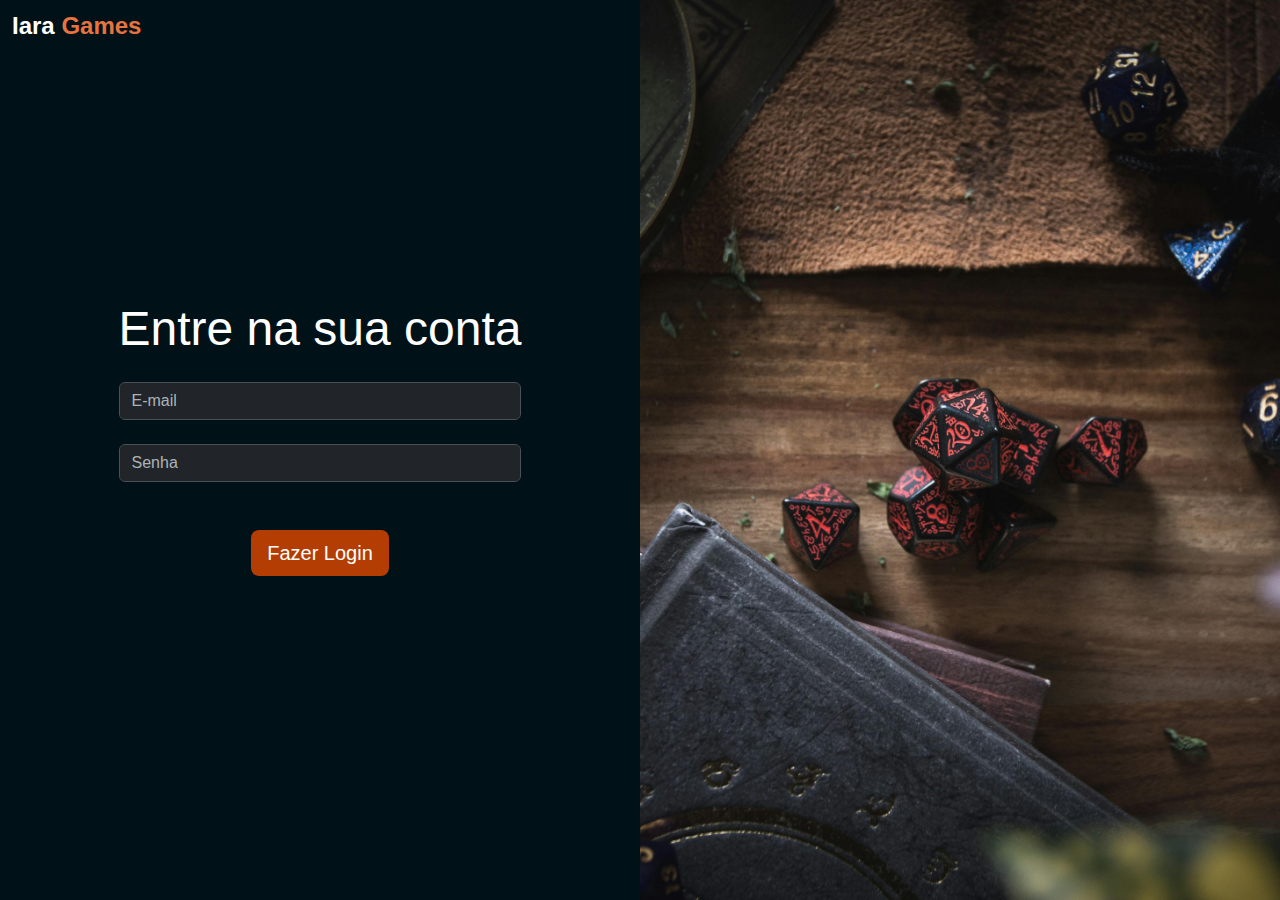
==== pages/authprocess/login.html @ a61ab04a "V.1.0.0" ====
<!DOCTYPE html>
<html lang="pt-br" data-bs-theme="dark">
<head>
    <meta charset="UTF-8">
    <meta name="viewport" content="width=device-width, initial-scale=1.0">
    <title>Login</title>

    <link href="https://cdn.jsdelivr.net/npm/bootstrap@5.3.3/dist/css/bootstrap.min.css" rel="stylesheet" integrity="sha384-QWTKZyjpPEjISv5WaRU9OFeRpok6YctnYmDr5pNlyT2bRjXh0JMhjY6hW+ALEwIH" crossorigin="anonymous">
    <link rel="stylesheet" type="text/css" href="/components/base.css">
    <link rel="stylesheet" type="text/css" href="/components/style.css">
    <link rel="stylesheet" type="text/css" href="/components/hero.css">
    <link rel="stylesheet" type="text/css" href="/components/buttons.css">
</head>

<!---Colocar o menu lateral-->
<header class="container-fluid navbar position-absolute z-1">
    <nav class="container-xxl bd-gutter flex-wrap flex-lg-nowrap">
        <a class="navbar-brand p-0 me-0 me-lg-2" href="../../index.html" aria-label="Iara Games"><p class="brand">Iara <span>Games</span></p></a>
    </nav>
</header>

<body>

<div class="container-fluid">
    <div class="row">
    <!-- Coluna com o formulário de login -->
    <div class="col-md-6">
        <div class="d-flex justify-content-center align-items-center" style="height: 100vh;">
        <form class="text-center p-5">
            <p class="display-5 mb-4">Entre na sua conta</p>
            <!-- Email input -->
            <input type="email" id="defaultLoginFormEmail" class="form-control mb-4" placeholder="E-mail">
            <!-- Password input -->
            <input type="password" id="defaultLoginFormPassword" class="form-control mb-4" placeholder="Senha">
            <!-- Sign in button -->
            <button class="btn btn-primary btn-lg btn-block my-4" type="submit">Fazer Login</button>
        </form>
        </div>
    </div>
    <!-- Coluna com o fundo escuro -->
    <div class="col-md-6 background-color">
        <!-- Conteúdo que será colocado na coluna -->
    </div>
    </div>
 </div>

</body>
</html>
---- components/base.css ----
:root {
    --body-font: "Poppins", sans-serif;
    --color-orange: #B43D03;
    --color-ligth-orange: #E7733F;
    --color-blue: #0CF0F5;
    --color-ligth: #fff;
    --body-color: #001118;
    --social-color: #3D3B44;
    --footer-color: #03000C;
    --wrap-menu-color: #252525;
}

body {
    font-family: var(--body-font);
    line-height: 1.5;
    background-color: var(--body-color);
    min-height: 100vh;
    color: var(--color-ligth);
}

footer {
    background-color: var(--footer-color);
}
---- components/style.css ----
.brand {
    font-weight: bold;
    font-size: 1.5rem;
}

.brand span {
    color: var(--color-ligth-orange);
}


/* aventura em azul no ínício */

.hero-title span {
    color: var(--color-blue);
}

/* Efeito nas imagens de perfil */

.profile-img {
    filter: saturate(0%);
}

.profile-img:hover {
    filter: saturate(100%);
    transition: 0.5s;
}

.games-quantity {
    color: var(--color-ligth-orange);
    font-weight: bold;
}

.level {
    color: var(--color-blue);
    font-weight: bold;
}

.list-unstyle {
    background-color: transparent;
    border: none;
}

.img-badge {
    width: 80%;
    height: 80%;
}

.sm-img {
    width: 10%;
    height: 10%;
}


.background-color {
    background-image: url(/assets/img/login-background.png);
    background-size: cover;
    background-position: center;
    color: white;
    height: 100vh; /* Definindo altura total da tela */
}
---- components/hero.css ----
/* Hero section */
.hero-video {
    display: flex;
    height: 100vh;
    padding-top: 60px;
    align-items: center;
    position: relative;
}

.hero-video video {
    position: absolute;
    top: 0;
    left: 0;
    width: 100%;
    height: 100%;
    object-fit: cover;
}

.overlay {
    position: absolute;
    top: 0;
    left: 0;
    width: 100%;
    height: 100%;
    background: linear-gradient(0deg, rgba(0, 0, 0, 0.80) 0%, rgba(0, 0, 0, 0.80) 100%);
}

.hero-video h1 {
    font-weight: bold;
}
---- components/buttons.css ----
.btn-primary {
    background-color: var(--color-orange);
    border: none;
}

.btn-primary:hover {
    background-color: var(--color-ligth-orange);
    border: none;
}

.btn-primary::after {
    background-color: var(--color-ligth-orange);
    border: none;
}
/* Estilo padrão para o botão */
.custom-btn {
    font-size: 20px; /* Tamanho do texto */
    padding: 10px 20px; /* Preenchimento do botão */
}

/* Ajustar o tamanho do botão para telas menores */
@media (max-width: 768px) {
    .custom-btn {
        font-size: 16px;
        padding: 8px 16px;
    }
}

/* Ajustar o tamanho do botão para telas ainda menores */
@media (max-width: 576px) {
    .custom-btn {
        font-size: 14px;
        padding: 6px 12px;
    }
}
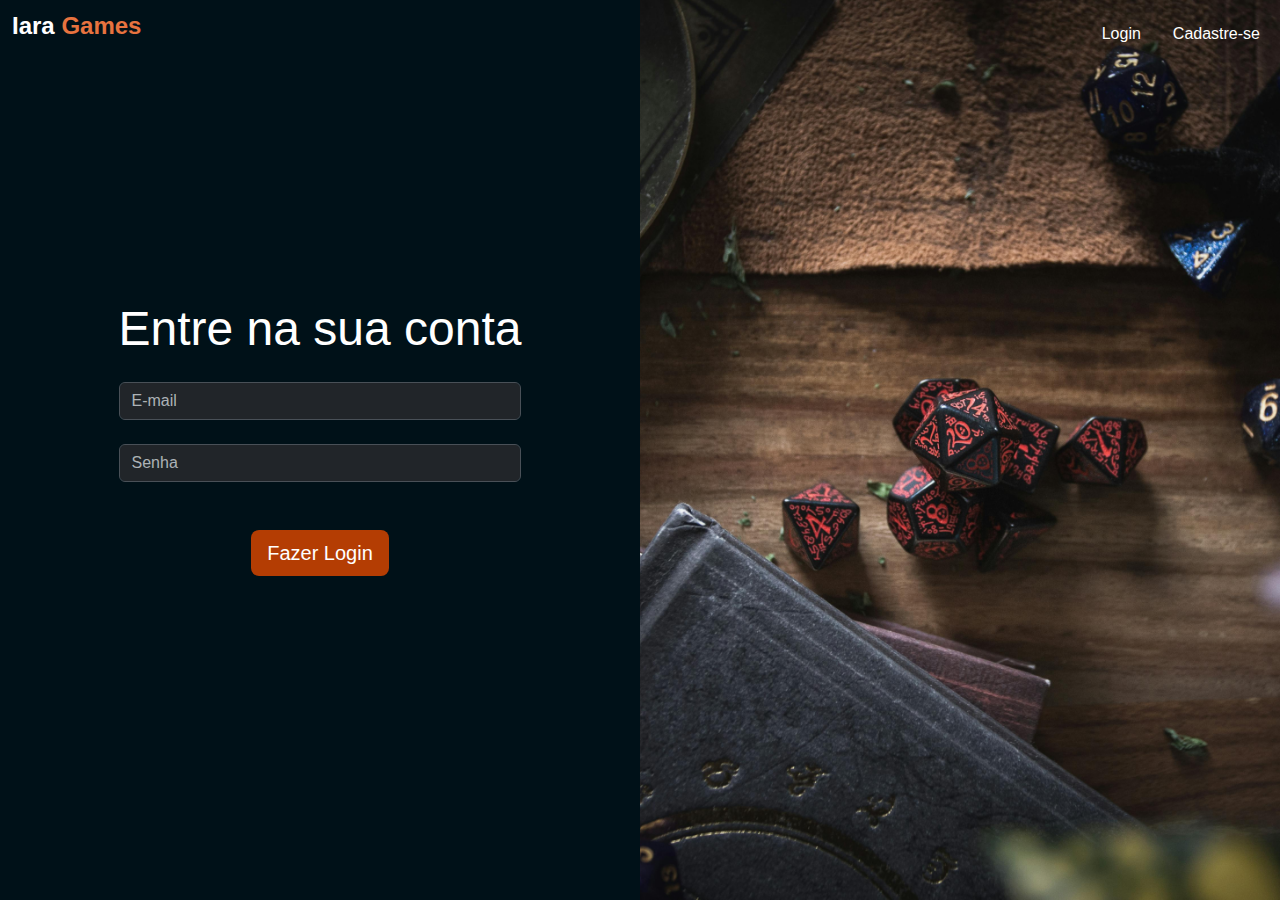
==== commit 7f7c6468: "V.1.0.4" ====
--- a/pages/authprocess/login.html
+++ b/pages/authprocess/login.html
@@ -14,8 +14,18 @@
 
 <!---Colocar o menu lateral-->
 <header class="container-fluid navbar position-absolute z-1">
-    <nav class="container-xxl bd-gutter flex-wrap flex-lg-nowrap">
-        <a class="navbar-brand p-0 me-0 me-lg-2" href="../../index.html" aria-label="Iara Games"><p class="brand">Iara <span>Games</span></p></a>
+    <nav class="container-fluid bd-gutter d-flex align-items-center">
+        <a class="navbar-brand p-0 me-0 me-lg-2" href="/index.html" aria-label="Iara Games">
+            <p class="brand">Iara <span>Games</span></p>
+        </a>
+        <ul class="navbar-nav d-flex flex-row align-items-center ms-auto gap-3">
+            <li class="nav-item">
+                <a class="nav-link active py-2 px-0 px-lg-2" aria-current="page" href="/pages/authprocess/login.html">Login</a>
+            </li>
+            <li class="nav-item">
+                <a class="nav-link active py-2 px-0 px-lg-2" aria-current="page" href="/pages/authprocess/register.html">Cadastre-se</a>
+            </li>
+        </ul>
     </nav>
 </header>
 
--- a/components/style.css
+++ b/components/style.css
@@ -23,6 +23,7 @@
 .profile-img:hover {
     filter: saturate(100%);
     transition: 0.5s;
+    cursor: pointer;
 }
 
 .games-quantity {
